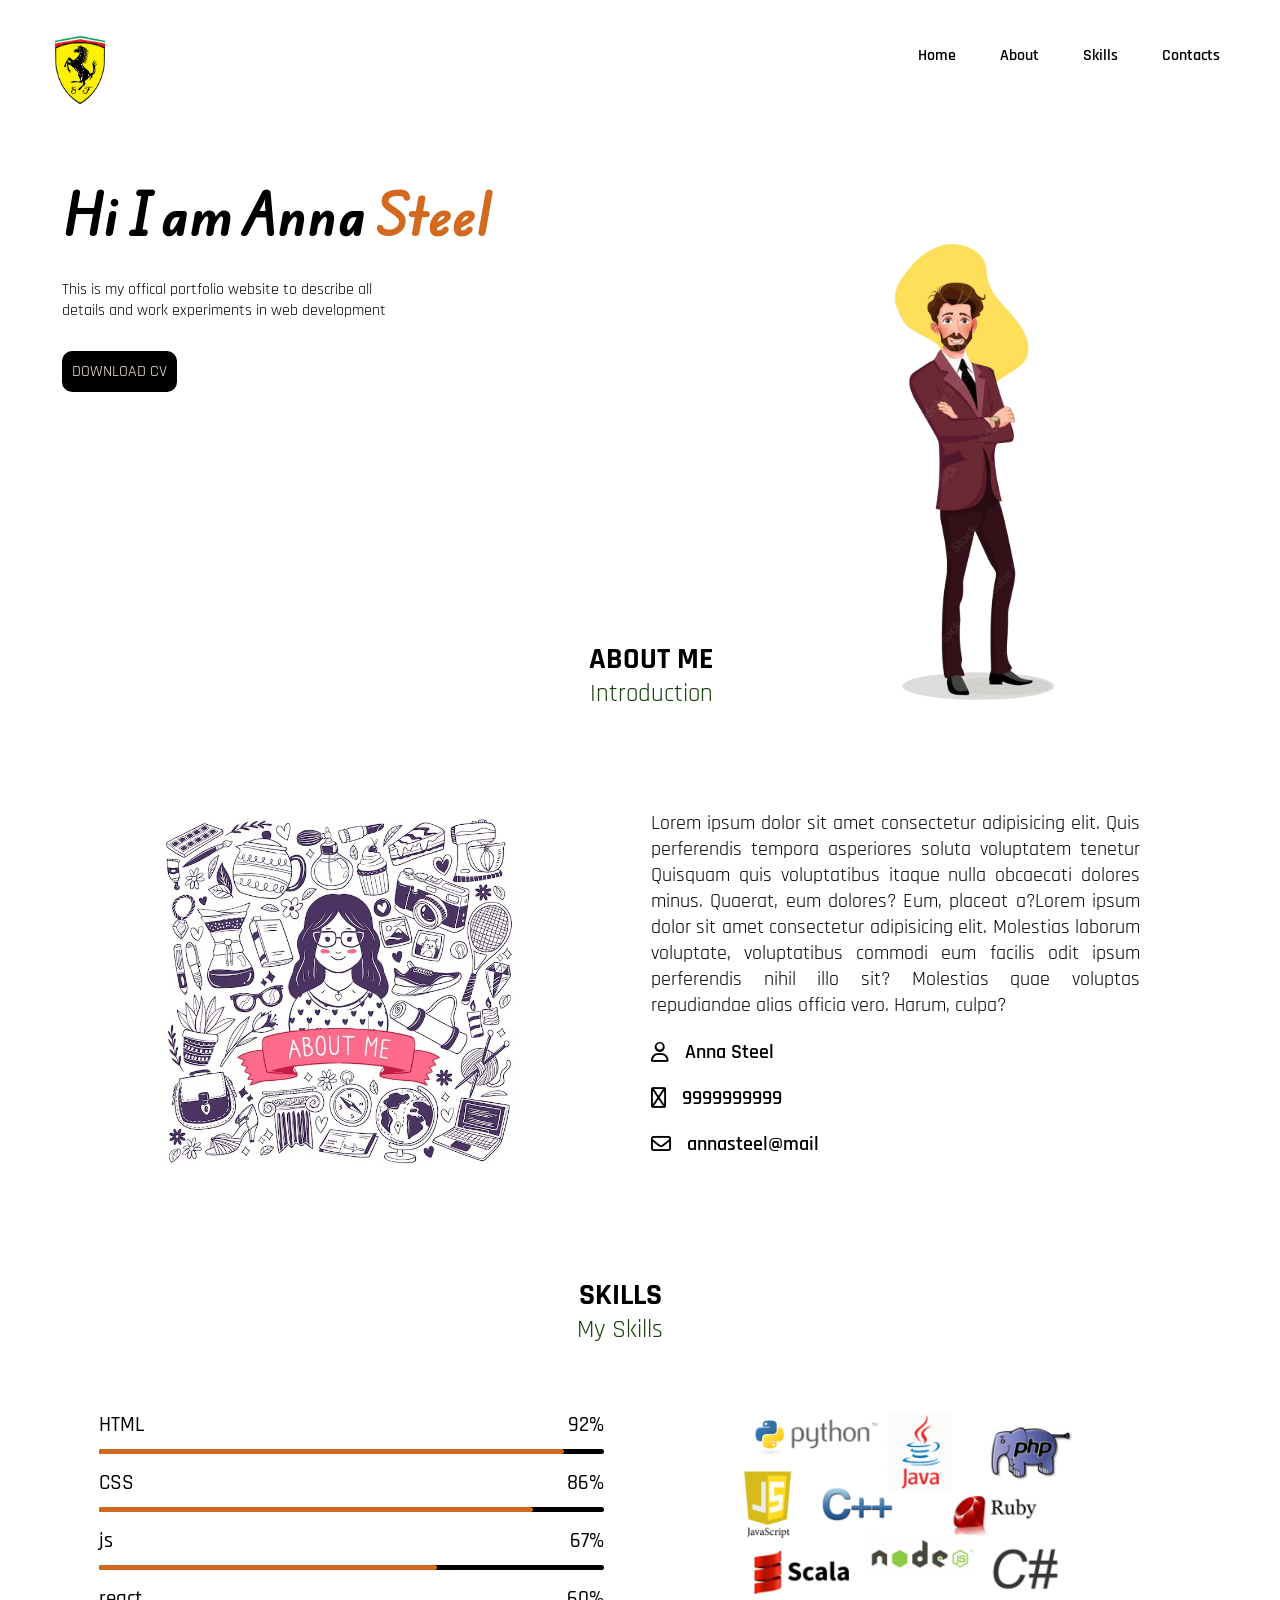
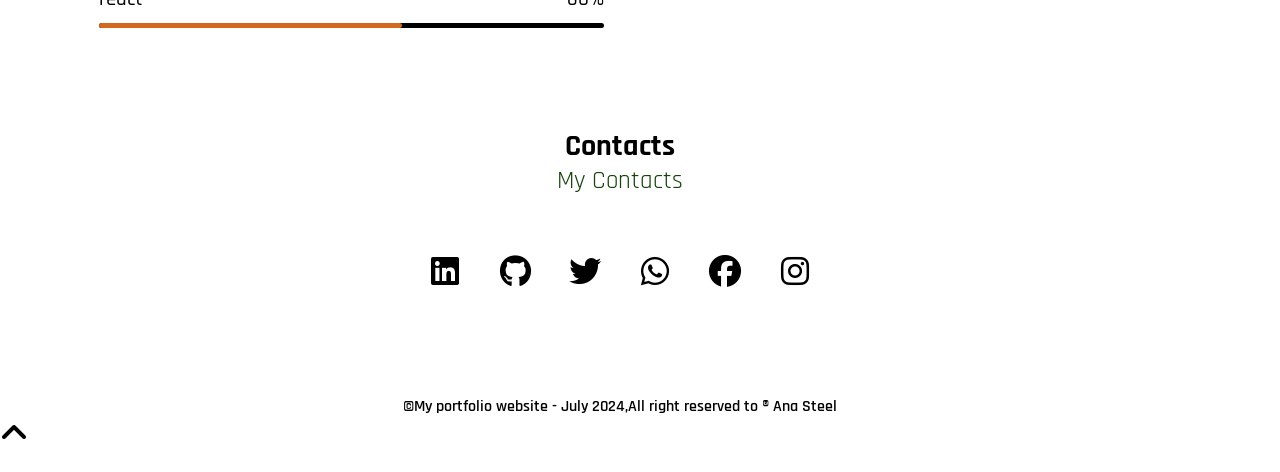
==== first/index.html @ 02b87662 "pf1" ====
<!DOCTYPE html>
<html lang="en">
<head>
    <meta charset="UTF-8">
    <meta name="viewport" content="width=device-width, initial-scale=1.0">
    <title>Portfolio</title>
    <link rel="preconnect" href="https://fonts.googleapis.com">
<link rel="preconnect" href="https://fonts.gstatic.com" crossorigin>
<link href="https://fonts.googleapis.com/css2?family=Edu+AU+VIC+WA+NT+Hand:wght@400..700&family=Gupter:wght@400;500;700&family=Inconsolata:wght@200..900&family=Rajdhani:wght@300;400;500;600;700&display=swap" rel="stylesheet">
<link rel="stylesheet" href="./style.css">
<link rel="stylesheet" href="https://cdnjs.cloudflare.com/ajax/libs/font-awesome/6.6.0/css/all.min.css" integrity="sha512-Kc323vGBEqzTmouAECnVceyQqyqdsSiqLQISBL29aUW4U/M7pSPA/gEUZQqv1cwx4OnYxTxve5UMg5GT6L4JJg==" crossorigin="anonymous" referrerpolicy="no-referrer" />
</head>
<body>
    <div id="container">
    <nav>
        <img class="logo" src="./images/logoo.png" alt="logo">
        <ul>
            <li class="listitems"><a class="links" href="">Home</a></li>
            <li class="listitems"><a class="links" href="">About</a></li>
            <li class="listitems"><a class="links" href="">Skills</a></li>
            <li class="listitems"><a class="links" href="">Contacts</a></li>
        </ul>
    </nav>
    <!-- home -->
    <section id="home">
       <div class="homecontent">
            <h1 id="username">Hi I am Anna <span id="nme">Steel</span> </h1>
            <p id="userdetail">This is my offical portfolio website to describe all
                <br>
                details and work experiments in web development
                </p>
                <a id="download" href="./cv.png" download="">DOWNLOAD CV</a>
    
       </div>
       <div class="homeImages">
        <img src="./images/dnm.png" alt="shape" id="shape" class="group1">
        <img src="./images/img2.png" alt="boy" id="boy" class="group1">
       </div>
        </section>
        <!-- about -->
    <section id="about">
        <div class="sectionhead">
            <h2 class="mainhead">ABOUT ME</h2>
            <span class="subhead">Introduction</span>

        </div>
        <div class="aboutbody">
            <div class="aboutimage">
                <img class="img1" src="./images/immg.jpg" alt="image">
            </div>
           <div class="aboutcontent">
        <p>Lorem ipsum dolor sit amet consectetur adipisicing elit. Quis perferendis tempora asperiores soluta voluptatem tenetur Quisquam quis voluptatibus itaque nulla obcaecati dolores minus. Quaerat, eum dolores? Eum, placeat a?Lorem ipsum dolor sit amet consectetur adipisicing elit. Molestias laborum voluptate, voluptatibus commodi eum facilis odit ipsum perferendis nihil illo sit? Molestias quae voluptas repudiandae alias officia vero. Harum, culpa?</p>
           
                <div class="inform">
                  <div class="infobox">
                <i class="fa-regular fa-user"></i>
                <span>Anna Steel </span>
                  </div>
                  <div class="infobox">
                    <i class="fa-regular fa-phone"></i>
                    <span>9999999999</span>
                  </div>
                    <div class="infobox">
                        <i class="fa-regular fa-envelope"></i>
                        <span>annasteel@mail</span>
                    </div>
            </div>
            </div>
        </div>
    
    </section>
    <section id="skills">
        <div class="sectionhead">
            <h2 class="mainhead">SKILLS</h2>
            <span class="subhead">My Skills</span>
        </div>
         <div class="skillcontent">
            <div class="progressbar">
               <div class="bars">
                <div class="barhead">HTML</div>
                <div class="barpercent">92%</div>
                <div class="basebar"></div>
                <div class="basebar htmlbar"></div>
               </div>
               <div class="bars">
                <div class="barhead">CSS</div>
                <div class="barpercent">86%</div>
                <div class="basebar"></div>
                <div class="basebar cssbar"></div>
               </div>
               <div class="bars">
                <div class="barhead">js</div>
                <div class="barpercent">67%</div>
                <div class="basebar"></div>
                <div class="basebar jsbar"></div>
               </div>
               <div class="bars">
                <div class="barhead">react</div>
                <div class="barpercent">60%</div>
                <div class="basebar"></div>
                <div class="basebar reactbar"></div>
               </div>
            </div>
            
                <div class="skillimage">
                    <img id="img2" src="./images/skills.png" alt="skills">
                </div>
            </div>
         
    </section>
    <section id="contacts">
        <div class="sectionhead">
            <h2 class="mainhead">Contacts</h2>
            <span class="subhead">My Contacts</span>
        </div>
        <div class="iconcollection">
            <div class="icon">
                <a href="" target="_blank"><i class="fa-brands fa-linkedin brands"></i></a>
            </div>
            <div class="icon">
                <a href="" target="_blank"><i class="fa-brands fa-github brands"></i></a>
            </div>
            <div class="icon">
                <a href="" target="_blank"><i class="fa-brands fa-twitter brands"></i></a>
            </div>
            <div class="icon">
                <a href="" target="_blank"><i class="fa-brands fa-whatsapp brands"></i></a>
            </div>
            <div class="icon">
                <a href="" target="_blank"><i class="fa-brands fa-facebook brands"></i></a>
            </div>
            <div class="icon">
                <a href="" target="_blank"><i class="fa-brands fa-instagram brands"></i></a>
            </div>
        </div>
    </section>
    <footer>
        <p id="copyright"> &copy;My portfolio website - July 2024,All right reserved to &reg; Ana Steel</p>
        <div class="Icons uparrow">
            <a href="#container" ><i class="fa-solid fa-angle-up brands"></i></a>
        </div>
       </footer>
</div>
</body>
</html>
---- first/style.css ----
*{
    margin: 0;
    padding: 0;
    box-sizing: border-box;
    font-family: "Rajdhani", sans-serif; 
}
#container
{
    width: 100%;
    height: 100vh;
    position: relative;
  padding-right: 40px;
 

}
nav{
    display: flex;
    justify-content: space-between;
    align-items: center;
    margin-left:40px;
}
.logo{
    margin-top: 30px;

    width: 80px;
}
.listitems{
    list-style: none;
    display: inline;
    margin: 0px 20px 0px 20px;

}
.links{
    text-decoration: none;
    font-weight: 600;
    color: black;
}
.links:hover
{
    text-decoration: underline;
color: brown;
}
.homecontent{
    margin: 5% 0px 0px 5%;
}
#username
{
    font-family: "Edu AU VIC WA NT Hand", cursive;
    margin-bottom: 20px;
    font-size: 50px;
}
#nme
{
    font-family: "Edu AU VIC WA NT Hand", cursive;
    color: chocolate;
}
#userdetails
{
    line-height: 1.2;
}
#download
{
    text-decoration: none;
    background-color: black;
    color: antiquewhite;
    padding: 10px;
    border-radius: 10px;
    display: inline-block;
    margin-top: 30px;
}
.homeImages
{
    width: 45%;
    height: 75%;
    position: absolute;
    right: 30px;
    bottom: 0px;

}
.group1
{
    position: absolute;
    height: 70%;
    bottom: 170px;
    left: 50%;
    transform: translateX(-50%);
    transition: bottom 2s,left 1s;
}
#shape{
    width: 140px;
    height: 200px;
    margin-bottom: 300px;
}
.homeImages:hover #shape
{
    bottom: 70px;
}
.homeImages:hover #boy
{
    left:40%;
}
#about
{
    margin: 20% 0px 8% 5%;
}
.sectionhead
{
    text-align: center;
}
.mainhead
{
    font-size: 30px;
}
.subhead{
    color:rgb(23, 66, 12) ;
    font-size: 25px;
}
.aboutbody
{
    margin-top: 100px;
    display: grid;
    grid-template-columns: repeat(2,1fr);
    /* gap: 50px; */
    align-items: center;
  
}
.img1{
    width: 60%;
    margin-left: 100px;
}
.aboutcontent{
    font-size: 20px;
    text-align: justify;
    margin-right: 100px;
}
.inform{
    margin-top: 1.3rem;
    font-weight: 600;
}
.infobox
{
    margin-bottom: 20px;
    display: flex;
    align-items: center;
}
.infobox>span{
    margin-left: 1rem;
}
#skills
{
    margin: 8% 8% 0px 8%;
}
.skillcontent{
    display: grid;
    grid-template-columns: repeat(2,1fr);
    margin-top: 50px;
    align-items: center;
    gap: 2rem;
    margin-top: 50px;
}

.barhead{
    font-weight: 600;
}
#img2{
    width: 70%;
    margin-left: 100px;
}
.bars{
    display: flex;
    justify-content: space-between;
    align-items: center;
    position: relative;
    padding: 1rem 0px;
}
.barhead,.barpercent
{
    font-weight: 500;
    font-size: 1.3rem;
}
.basebar
{
    width: 100%;
    height: 0.3rem;
    background-color: black;
    border-radius: 20px;
    position: absolute;
    bottom: 0px;
}
.htmlbar
{
    width: 92%;
    background-color: chocolate;
}
.cssbar{
    width: 86%;
    background-color: chocolate;
}
.jsbar
{
    width: 67%;
    background-color: chocolate;
}
.reactbar{
    width: 60%;
    background-color: chocolate
    ;
}
#contacts
{
    margin:8% 8% 0px 8%;
}
.iconcollection{
    margin-top: 50px;
    display: flex;
    justify-content: center;
}
.icon{
    width: 50px;
    height: 50px;
    border-radius: 50%;
    /* border: solid; */
    display: flex;
    justify-content: center;
    align-items: center;
    margin: 0px 10px;
}
.brands{
    color: black;
    font-size: 2rem;
}
.icon:hover{
    background-image: linear-gradient(to bottom right,rgb(0, 238, 255),green,yellow);
}
.icon:hover .brands{
    color: aliceblue;
    /* animation */
    animation: rotate 3s;

}
@keyframes rotate{
    0%{
        transform: rotate(40deg);
    }
    20%{
        transform: rotate(-40deg);
    }

    40%{
        transform: rotate(40deg);
    }
    60%{
        transform: rotate(-40deg);
    }
    80%{
        transform: rotate(40deg);
    }
    100%{
        transform: rotate(-40deg);
    }

}
footer{
    margin-top: 8%;
}
#copyright{
    text-align: center;
    font-weight: 600;
    
}
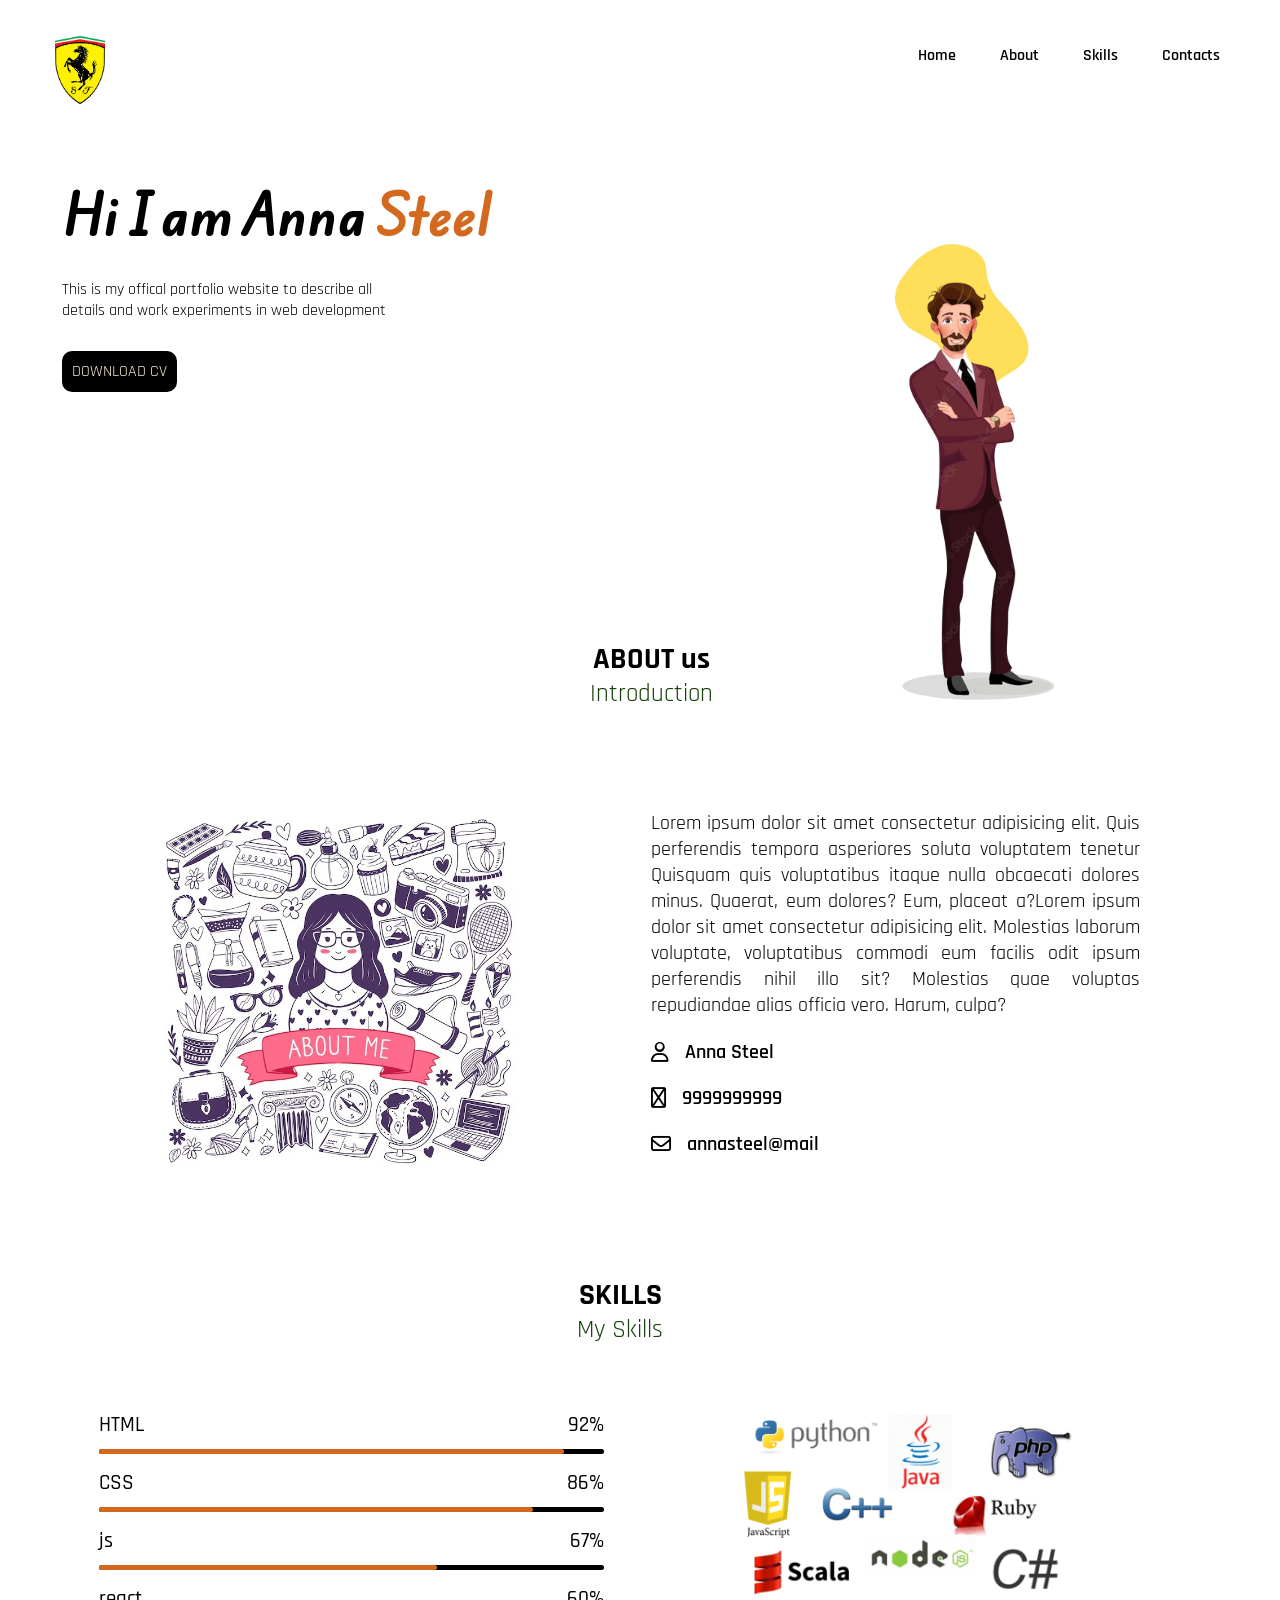
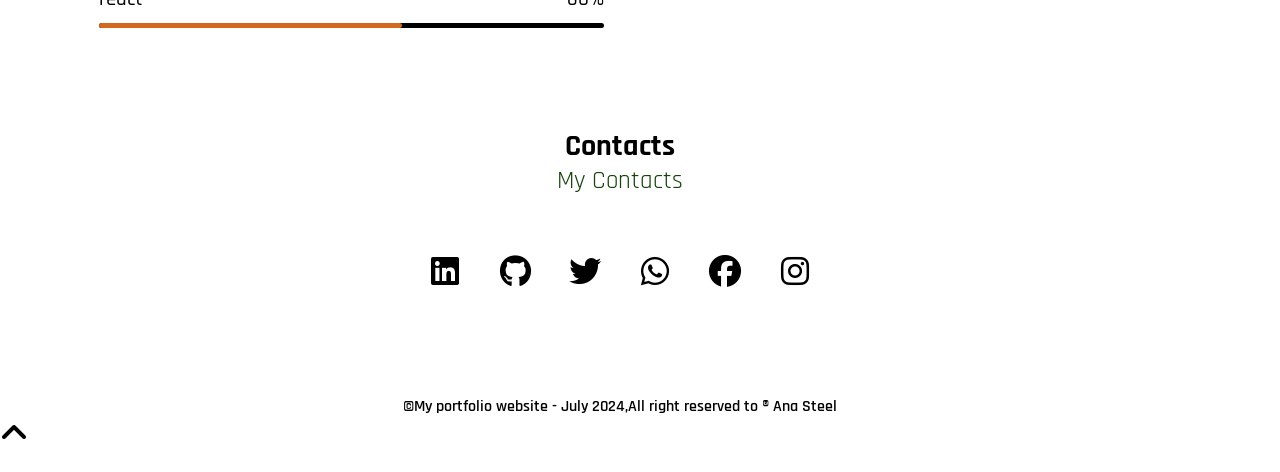
==== commit 54341048: "pf1" ====
--- a/first/index.html
+++ b/first/index.html
@@ -40,7 +40,7 @@
         <!-- about -->
     <section id="about">
         <div class="sectionhead">
-            <h2 class="mainhead">ABOUT ME</h2>
+            <h2 class="mainhead">ABOUT us</h2>
             <span class="subhead">Introduction</span>
 
         </div>
